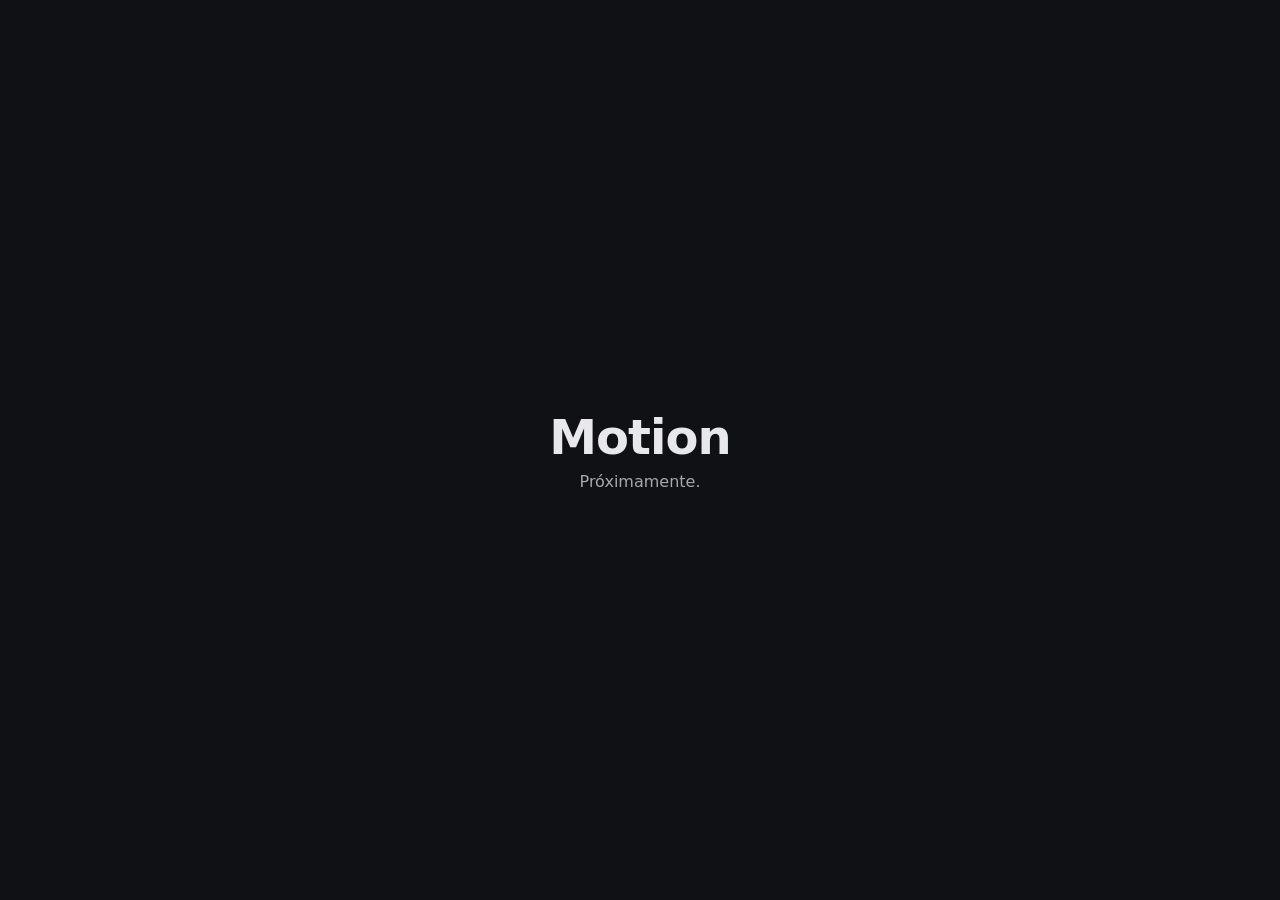
==== index.html @ 53383f0f "Página temporal «Próximamente»" ====
<!doctype html>
<html lang="es">
<head>
<meta charset="utf-8">
<meta name="viewport" content="width=device-width, initial-scale=1">
<title>Motion · Próximamente</title>
<meta name="robots" content="noindex">
<style>
  :root { color-scheme: light dark; }
  html,body { height:100%; margin:0; }
  body { display:grid; place-items:center; font-family: system-ui, -apple-system, "Segoe UI", sans-serif; background:#0f1115; color:#e8e8ea; }
  main { text-align:center; padding:16px; }
  h1 { font-size: clamp(1.8rem, 5vw, 3rem); margin:0 0 .4rem; letter-spacing:-.02em; }
  p { margin:0; opacity:.7; }
</style>
</head>
<body>
<main>
  <h1>Motion</h1>
  <p>Próximamente.</p>
</main>
</body>
</html>
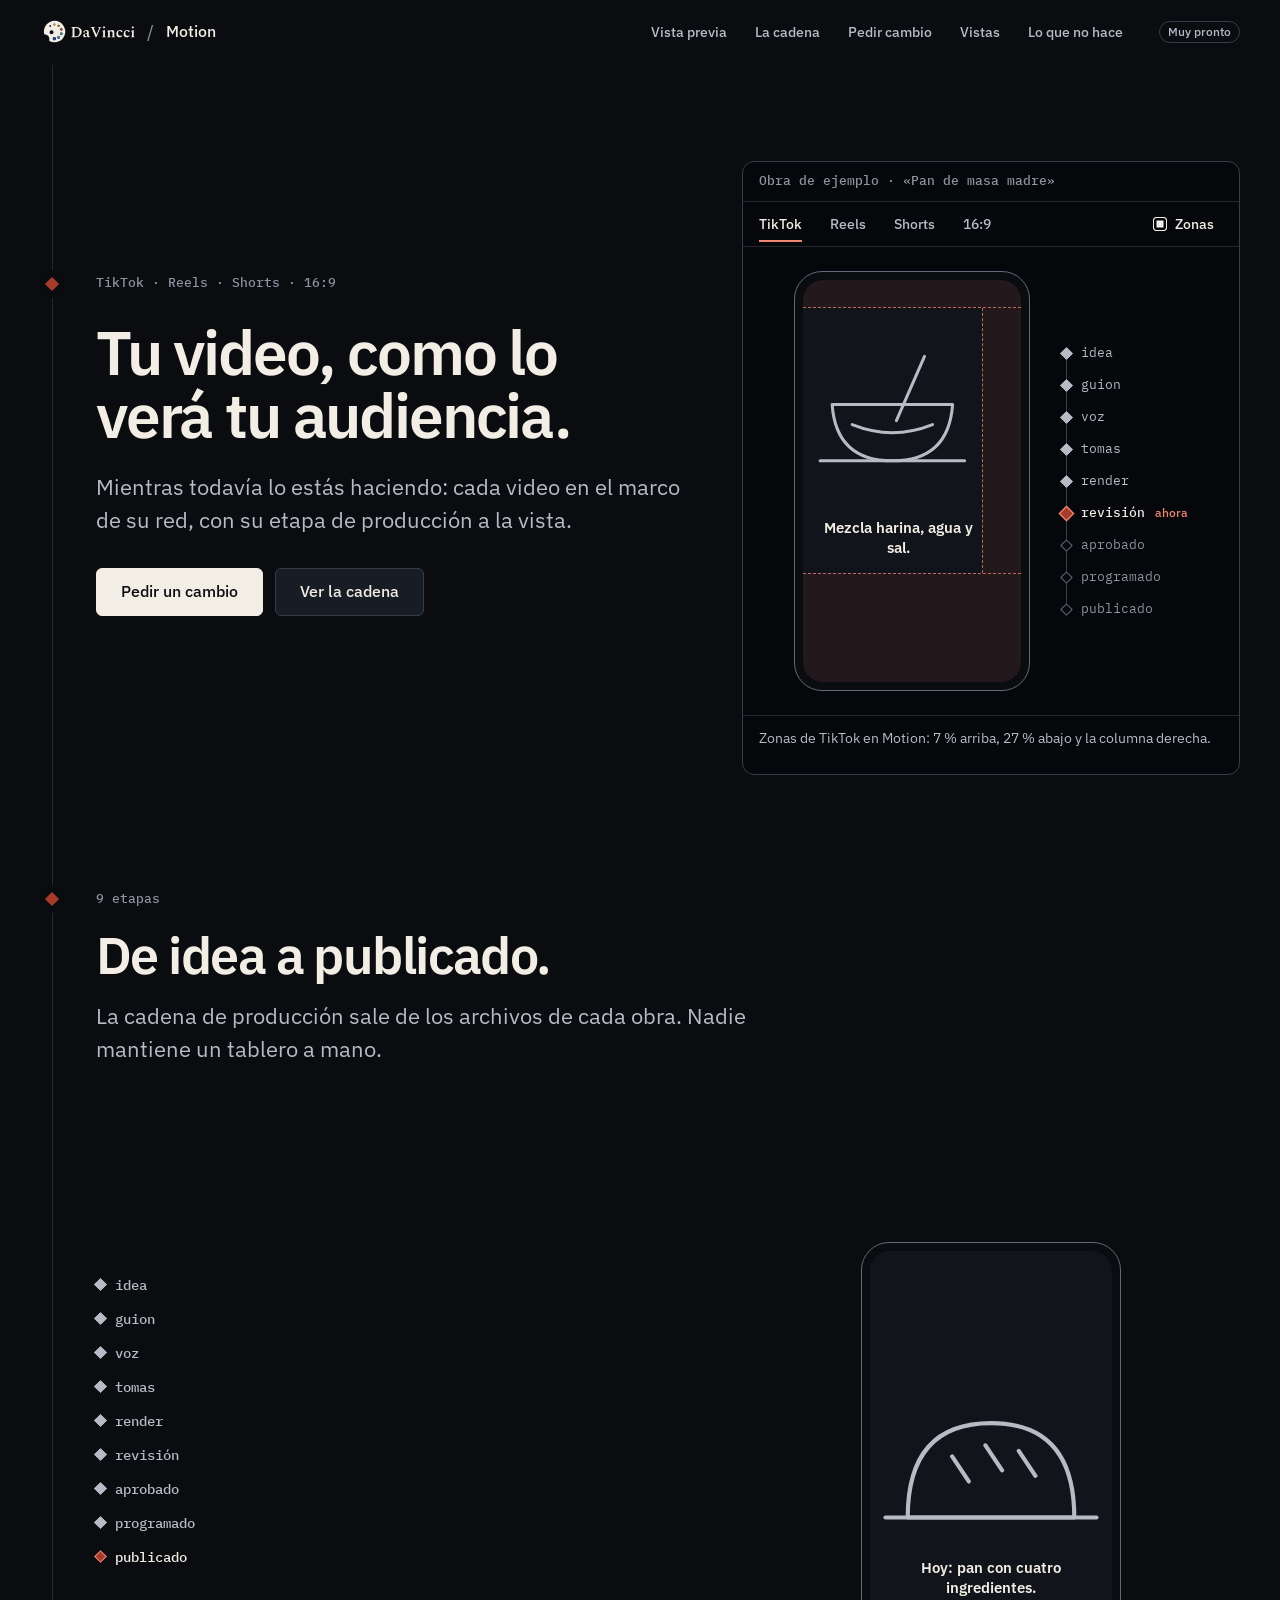
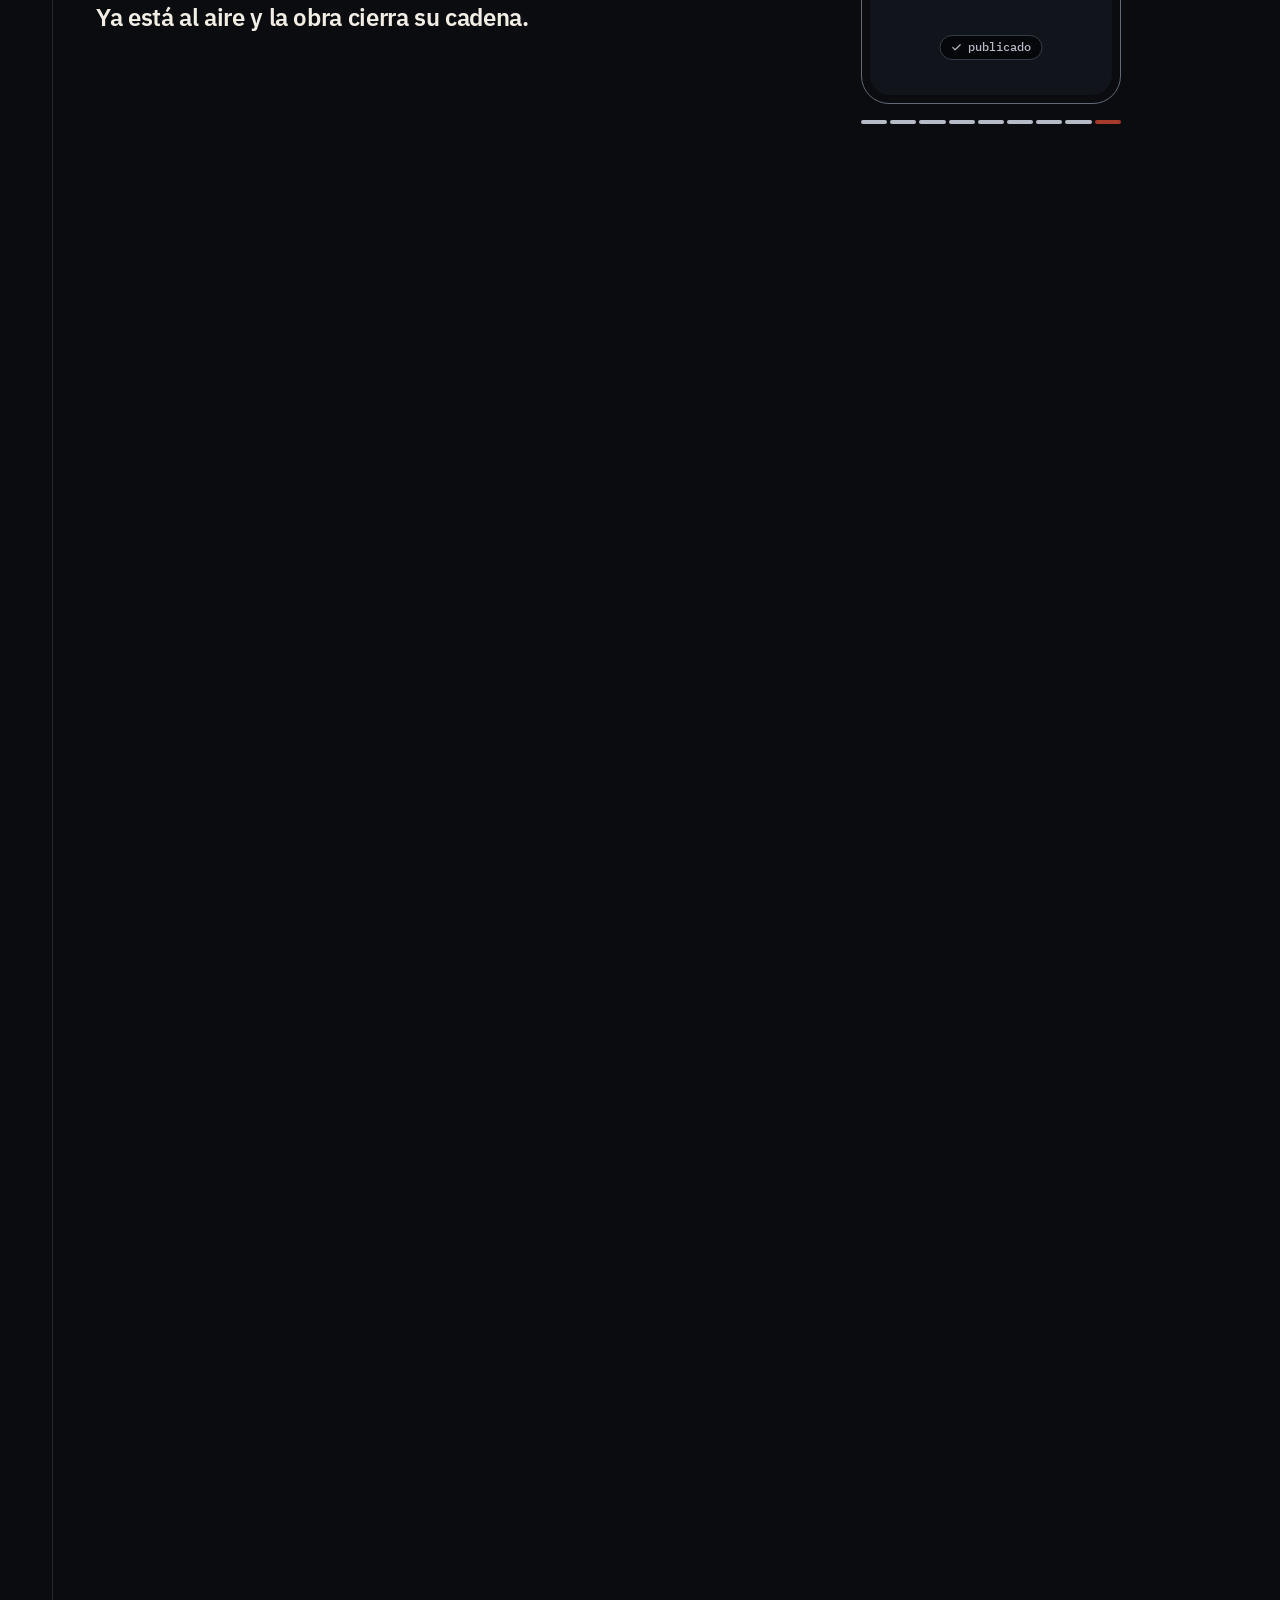
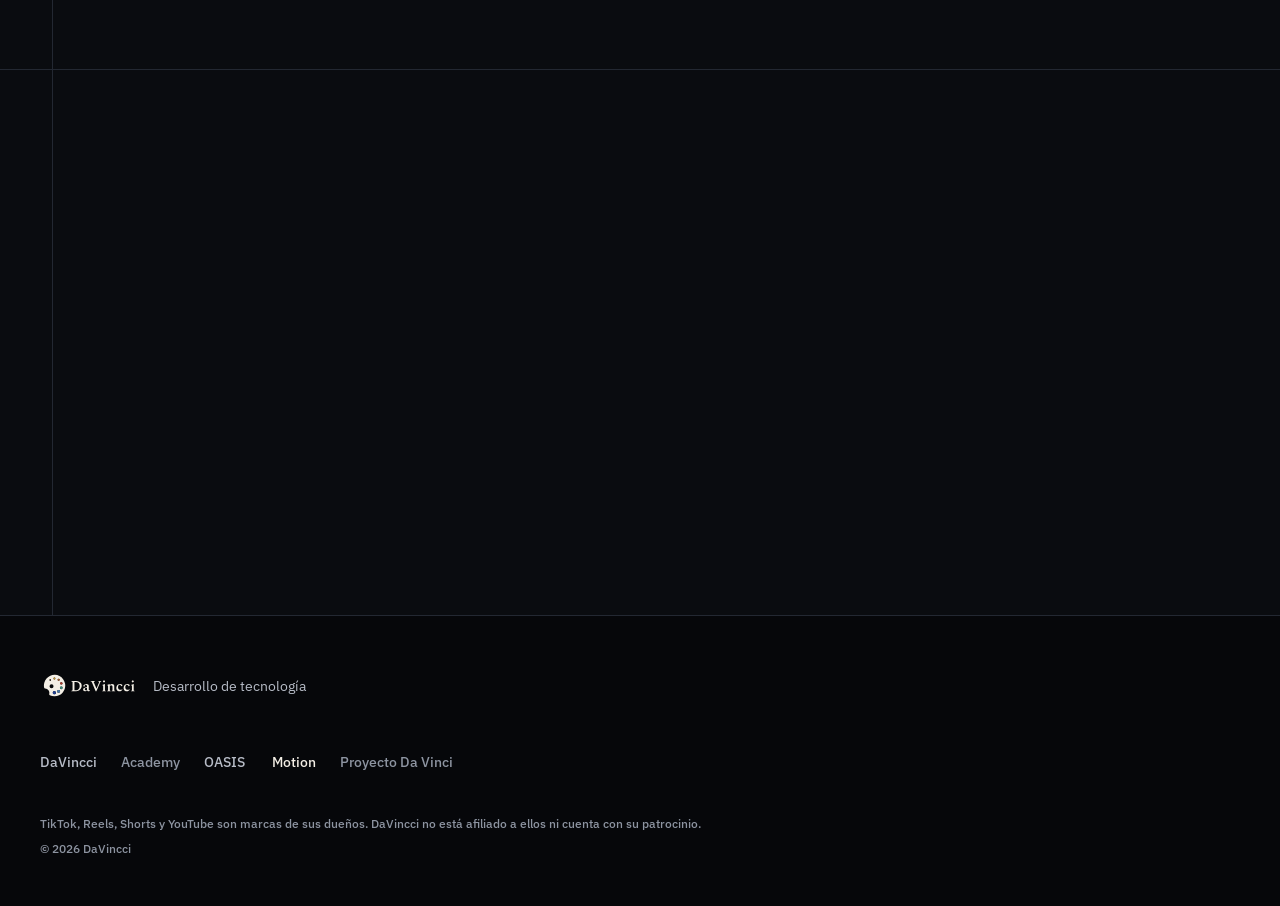
==== commit 202915ca: "Landing de motion.davincci.tech" ====
--- a/index.html
+++ b/index.html
@@ -1,23 +1,364 @@
 <!doctype html>
-<html lang="es">
+<html lang="es-MX">
 <head>
 <meta charset="utf-8">
 <meta name="viewport" content="width=device-width, initial-scale=1">
-<title>Motion · Próximamente</title>
-<meta name="robots" content="noindex">
-<style>
-  :root { color-scheme: light dark; }
-  html,body { height:100%; margin:0; }
-  body { display:grid; place-items:center; font-family: system-ui, -apple-system, "Segoe UI", sans-serif; background:#0f1115; color:#e8e8ea; }
-  main { text-align:center; padding:16px; }
-  h1 { font-size: clamp(1.8rem, 5vw, 3rem); margin:0 0 .4rem; letter-spacing:-.02em; }
-  p { margin:0; opacity:.7; }
-</style>
+<meta http-equiv="Content-Security-Policy" content="default-src 'none'; script-src 'self'; style-src 'self'; img-src 'self'; font-src 'self'; base-uri 'none'; form-action 'none'">
+<meta name="referrer" content="strict-origin-when-cross-origin">
+<title>DaVincci Motion · Tu video, como lo verá tu audiencia</title>
+<meta name="description" content="DaVincci Motion es el taller donde revisas el video que producen tus agentes: en el marco de cada red, con su etapa de producción y los cambios pedidos sobre el propio video.">
+<meta name="theme-color" content="#0A0C10">
+<meta name="color-scheme" content="dark">
+<link rel="icon" href="comun/marca/favicon-32-color.svg" type="image/svg+xml">
+<link rel="alternate icon" href="comun/marca/favicon.ico" sizes="any">
+<link rel="preload" href="comun/fuentes/ibm-plex-sans-latin-400-normal.woff2" as="font" type="font/woff2" crossorigin>
+<link rel="preload" href="comun/fuentes/ibm-plex-sans-latin-600-normal.woff2" as="font" type="font/woff2" crossorigin>
+<link rel="stylesheet" href="comun/base.css">
+<link rel="stylesheet" href="motion.css">
+<script src="comun/arranque.js"></script>
 </head>
 <body>
-<main>
-  <h1>Motion</h1>
-  <p>Próximamente.</p>
+<a class="saltar" href="#contenido">Saltar al contenido</a>
+
+<svg class="solo-lector" width="0" height="0" aria-hidden="true" focusable="false">
+  <defs>
+    <g id="pl-1"><path d="M50 96Q50 62 80 62Q110 62 110 96Z"/><path d="M66 74l6 9M78 70l6 9M90 72l6 9"/><path d="M42 96h76"/></g>
+    <g id="pl-2"><path d="M50 78h60Q108 106 80 106Q52 106 50 78Z"/><path d="M96 54L82 86"/><path d="M60 88q20 8 40 0"/><path d="M44 106h72"/></g>
+    <g id="pl-3"><path d="M54 104q3-20 26-20t26 20z"/><g transform="rotate(-18 80 68)"><rect x="58" y="62" width="44" height="12" rx="6"/><path d="M48 68h10M102 68h10"/></g><path d="M40 104h80"/></g>
+    <g id="pl-4"><rect x="50" y="54" width="60" height="54" rx="4"/><rect x="58" y="72" width="44" height="26" rx="2"/><path d="M58 63h6M70 63h6M94 63h8"/><path d="M68 90q12-12 24 0"/></g>
+  </defs>
+</svg>
+
+<header class="barra">
+  <div class="cont">
+    <div class="marca">
+      <a href="https://davincci.tech/" aria-label="DaVincci, sitio principal"><img src="comun/marca/lockup-color-oscuro.svg" alt="DaVincci" width="97" height="28"></a>
+      <span class="ruta" aria-hidden="true">/</span>
+      <a class="producto" href="#contenido">Motion</a>
+    </div>
+    <nav class="barra-nav" aria-label="Secciones">
+      <a href="#visor">Vista previa</a>
+      <a href="#cadena">La cadena</a>
+      <a href="#cambio">Pedir cambio</a>
+      <a href="#vistas">Vistas</a>
+      <a href="#limites">Lo que no hace</a>
+    </nav>
+    <div class="barra-fin"><span class="etiqueta">Muy pronto</span></div>
+    <details class="menu">
+      <summary aria-label="Menú">
+        <svg class="tres" viewBox="0 0 20 20" aria-hidden="true"><path d="M3 6h14M3 10h14M3 14h14"/></svg>
+        <svg class="x" viewBox="0 0 20 20" aria-hidden="true"><path d="M5 5l10 10M15 5L5 15"/></svg>
+      </summary>
+      <nav class="menu-panel" aria-label="Secciones">
+        <a href="#visor">Vista previa</a>
+        <a href="#cadena">La cadena</a>
+        <a href="#cambio">Pedir cambio</a>
+        <a href="#vistas">Vistas</a>
+        <a href="#limites">Lo que no hace</a>
+        <p class="nota"><span class="etiqueta">Muy pronto</span></p>
+      </nav>
+    </details>
+  </div>
+</header>
+
+<main id="contenido">
+  <div class="recorrido" aria-hidden="true"><div><i></i><b></b></div></div>
+
+  <section class="tramo heroe" aria-labelledby="t-heroe">
+    <div class="cont heroe-rejilla">
+      <div class="tramo-cab heroe-cab">
+        <p class="sobre"><span class="nodo" aria-hidden="true"><i class="rombo"></i></span><span class="dato">TikTok · Reels · Shorts · 16:9</span></p>
+        <h1 class="display-1" id="t-heroe">Tu video, como lo verá tu audiencia.</h1>
+        <p class="entrada">Mientras todavía lo estás haciendo: cada video en el marco de su red, con su etapa de producción a la vista.</p>
+        <div class="heroe-botones">
+          <a class="btn primario l" href="#cambio">Pedir un cambio</a>
+          <a class="btn l" href="#cadena">Ver la cadena</a>
+        </div>
+      </div>
+
+      <div class="marco visor rv" id="visor" data-red="tiktok" data-zonas="si">
+        <div class="marco-cab">
+          <span class="dato">Obra de ejemplo · «Pan de masa madre»</span>
+        </div>
+        <div class="visor-barra">
+          <div class="pestanas" role="group" aria-label="Marco de la vista previa" data-elige="red" data-en="#visor">
+            <button type="button" data-valor="tiktok" aria-pressed="true">TikTok</button>
+            <button type="button" data-valor="reels" aria-pressed="false">Reels</button>
+            <button type="button" data-valor="shorts" aria-pressed="false">Shorts</button>
+            <button type="button" data-valor="youtube" aria-pressed="false">16:9</button>
+          </div>
+          <button type="button" class="btn fantasma m conmuta" data-zonas-boton aria-pressed="true"><span class="conmuta-t">Zonas</span></button>
+        </div>
+        <div class="visor-cuerpo">
+          <div class="escenario">
+            <div class="telefono">
+              <div class="cuadro">
+                <svg class="plano" viewBox="0 0 160 160" preserveAspectRatio="xMidYMid slice" aria-hidden="true" focusable="false"><use href="#pl-2"/></svg>
+                <p class="subtitulo">Mezcla harina, agua y sal.</p>
+                <span class="zona z-arriba" aria-hidden="true"></span>
+                <span class="zona z-abajo" aria-hidden="true"></span>
+                <span class="zona z-lado" aria-hidden="true"></span>
+                <span class="zona z-margen" aria-hidden="true"></span>
+              </div>
+            </div>
+          </div>
+          <ol class="cadena-v" aria-label="Etapas de la obra">
+            <li class="hecha"><i aria-hidden="true"></i>idea</li>
+            <li class="hecha"><i aria-hidden="true"></i>guion</li>
+            <li class="hecha"><i aria-hidden="true"></i>voz</li>
+            <li class="hecha"><i aria-hidden="true"></i>tomas</li>
+            <li class="hecha"><i aria-hidden="true"></i>render</li>
+            <li class="actual" aria-current="step"><i aria-hidden="true"></i>revisión <span class="micro">ahora</span></li>
+            <li><i aria-hidden="true"></i>aprobado</li>
+            <li><i aria-hidden="true"></i>programado</li>
+            <li><i aria-hidden="true"></i>publicado</li>
+          </ol>
+        </div>
+        <p class="visor-pie cuerpo-s" data-nota-red aria-live="polite">Zonas de TikTok en Motion: 7 % arriba, 27 % abajo y la columna derecha.</p>
+      </div>
+    </div>
+  </section>
+
+  <section class="tramo escena" id="cadena" aria-labelledby="t-cadena">
+    <div class="cont">
+      <header class="tramo-cab">
+        <p class="sobre"><span class="nodo" aria-hidden="true"><i class="rombo"></i></span><span class="dato">9 etapas</span></p>
+        <h2 class="display-2" id="t-cadena">De idea a publicado.</h2>
+        <p class="entrada">La cadena de producción sale de los archivos de cada obra. Nadie mantiene un tablero a mano.</p>
+      </header>
+    </div>
+    <div class="escena-alto" data-progreso="fijo:9" data-cadena data-paso="9">
+      <div class="escena-fija">
+        <div class="cont cadena-rejilla">
+          <div class="cadena-arte" aria-hidden="true">
+            <div class="telefono">
+              <div class="cuadro">
+                <div class="capa c1"><p class="nota-idea">Pan con cuatro ingredientes, en 24 segundos.</p><span class="chip dato">idea</span></div>
+                <div class="capa c2"><ol class="guion"><li>Hoy: pan con cuatro ingredientes.</li><li>Mezcla harina, agua y sal.</li><li>Amasa diez minutos.</li><li>Al horno hasta que dore.</li></ol><span class="chip dato">guion · 4 líneas</span></div>
+                <div class="capa c3"><svg class="onda" viewBox="0 0 120 40" aria-hidden="true" focusable="false"><path d="M4 20v0M10 14v12M16 8v24M22 16v8M28 11v18M34 4v32M40 13v14M46 18v4M52 9v22M58 15v10M64 6v28M70 12v16M76 17v6M82 10v20M88 5v30M94 14v12M100 9v22M106 16v8M112 12v16M118 19v2"/></svg><span class="chip dato">voz · 0:24</span></div>
+                <div class="capa c4"><div class="tomas"><svg class="plano" viewBox="0 0 160 160" preserveAspectRatio="xMidYMid slice"><use href="#pl-1"/></svg><svg class="plano" viewBox="0 0 160 160" preserveAspectRatio="xMidYMid slice"><use href="#pl-2"/></svg><svg class="plano" viewBox="0 0 160 160" preserveAspectRatio="xMidYMid slice"><use href="#pl-3"/></svg><svg class="plano" viewBox="0 0 160 160" preserveAspectRatio="xMidYMid slice"><use href="#pl-4"/></svg></div><span class="chip dato">tomas · 4 de 4</span></div>
+                <div class="capa c5"><svg class="plano" viewBox="0 0 160 160" preserveAspectRatio="xMidYMid slice"><use href="#pl-1"/></svg><p class="subtitulo">Hoy: pan con cuatro ingredientes.</p><span class="chip dato">render · vista previa</span></div>
+                <div class="capa c6"><svg class="plano" viewBox="0 0 160 160" preserveAspectRatio="xMidYMid slice"><use href="#pl-3"/></svg><p class="subtitulo">Amasa diez minutos.</p><span class="senal"></span><span class="chip dato firma">0:14 · sube el texto</span></div>
+                <div class="capa c7"><svg class="plano" viewBox="0 0 160 160" preserveAspectRatio="xMidYMid slice"><use href="#pl-4"/></svg><p class="subtitulo">Al horno hasta que dore.</p><span class="chip dato"><svg class="ico" viewBox="0 0 16 16"><path d="M3 8.5l3.2 3.2L13 5"/></svg>aprobado</span></div>
+                <div class="capa c8"><svg class="plano tenue" viewBox="0 0 160 160" preserveAspectRatio="xMidYMid slice"><use href="#pl-1"/></svg><span class="chip dato">programado · jue 18:00</span></div>
+                <div class="capa c9"><svg class="plano" viewBox="0 0 160 160" preserveAspectRatio="xMidYMid slice"><use href="#pl-1"/></svg><p class="subtitulo">Hoy: pan con cuatro ingredientes.</p><span class="chip dato"><svg class="ico" viewBox="0 0 16 16"><path d="M3 8.5l3.2 3.2L13 5"/></svg>publicado</span></div>
+              </div>
+            </div>
+            <div class="tira"><i></i><i></i><i></i><i></i><i></i><i></i><i></i><i></i><i></i></div>
+          </div>
+          <ol class="etapas">
+            <li><span class="etapa-n"><i aria-hidden="true"></i>idea</span><p class="cuerpo">Empieza como una nota en la carpeta de la obra. Motion la lee de ahí.</p></li>
+            <li><span class="etapa-n"><i aria-hidden="true"></i>guion</span><p class="cuerpo">Cuando el guion existe, la etapa se marca sola.</p></li>
+            <li><span class="etapa-n"><i aria-hidden="true"></i>voz</span><p class="cuerpo">La narración ya está: ves cuánto dura antes de montar nada.</p></li>
+            <li><span class="etapa-n"><i aria-hidden="true"></i>tomas</span><p class="cuerpo">Cada plano tiene su toma. Las que faltan esperan en la fila.</p></li>
+            <li><span class="etapa-n"><i aria-hidden="true"></i>render</span><p class="cuerpo">El primer corte completo aparece en el teléfono, en su marco.</p></li>
+            <li><span class="etapa-n"><i aria-hidden="true"></i>revisión</span><p class="cuerpo">Lo miras como lo verá tu audiencia y marcas lo que cambiarías.</p></li>
+            <li><span class="etapa-n"><i aria-hidden="true"></i>aprobado</span><p class="cuerpo">Tú das el visto bueno. Sin eso, la obra no avanza.</p></li>
+            <li><span class="etapa-n"><i aria-hidden="true"></i>programado</span><p class="cuerpo">Programar ocurre fuera de Motion. Aquí solo se refleja.</p></li>
+            <li class="activa"><span class="etapa-n"><i aria-hidden="true"></i>publicado</span><p class="cuerpo">Ya está al aire y la obra cierra su cadena.</p></li>
+          </ol>
+        </div>
+      </div>
+    </div>
+  </section>
+
+  <section class="tramo" id="cambio" aria-labelledby="t-cambio">
+    <div class="cont">
+      <header class="tramo-cab rv">
+        <p class="sobre"><span class="nodo" aria-hidden="true"><i class="rombo"></i></span><span class="dato">Revisión</span></p>
+        <h2 class="display-2" id="t-cambio">El cambio se pide sobre el video.</h2>
+        <p class="entrada">Toca el cuadro donde algo no te convence. Queda una marca con su segundo, escribes el cambio y el orquestador lo recibe con el plano exacto.</p>
+      </header>
+
+      <div class="marco editor rv" data-editor>
+        <div class="marco-cab">
+          <span class="dato">Pan de masa madre · 0:24<span class="solo-ancho"> · 4 planos</span></span>
+          <span class="fin"><button type="button" class="btn fantasma m" data-limpiar>Reiniciar</button></span>
+        </div>
+        <div class="editor-cuerpo">
+          <div class="editor-video">
+            <div class="telefono">
+              <button type="button" class="cuadro cuadro-boton" data-cuadro aria-label="Cuadro del video. Actívalo para dejar una marca en este segundo.">
+                <svg class="plano capa-plano activo" viewBox="0 0 160 160" preserveAspectRatio="xMidYMid slice" aria-hidden="true" focusable="false"><use href="#pl-1"/></svg>
+                <svg class="plano capa-plano" viewBox="0 0 160 160" preserveAspectRatio="xMidYMid slice" aria-hidden="true" focusable="false"><use href="#pl-2"/></svg>
+                <svg class="plano capa-plano" viewBox="0 0 160 160" preserveAspectRatio="xMidYMid slice" aria-hidden="true" focusable="false"><use href="#pl-3"/></svg>
+                <svg class="plano capa-plano" viewBox="0 0 160 160" preserveAspectRatio="xMidYMid slice" aria-hidden="true" focusable="false"><use href="#pl-4"/></svg>
+                <span class="subtitulo" data-subtitulo>Hoy: pan con cuatro ingredientes.</span>
+                <span class="marcas" data-marcas aria-hidden="true"></span>
+              </button>
+            </div>
+          </div>
+
+          <div class="editor-panel">
+            <div class="pedir" data-pedir role="group" aria-label="Pedir un cambio">
+              <p class="dato" data-contexto>0:00 · plano 1 · título</p>
+              <label class="cuerpo-s" for="cambio-texto">Qué cambiarías en este segundo</label>
+              <div class="pedir-fila">
+                <input id="cambio-texto" type="text" autocomplete="off" maxlength="80" enterkeyhint="send" aria-describedby="cambio-ayuda">
+                <button type="button" class="btn primario" data-envia>Pedir cambio</button>
+              </div>
+              <p class="cuerpo-s ayuda" id="cambio-ayuda" data-ayuda aria-live="polite">Toca el cuadro para elegir el segundo, o mueve el cabezal.</p>
+            </div>
+            <div class="pedidos">
+              <p class="micro">Cambios pedidos</p>
+              <ol data-pedidos></ol>
+              <p class="cuerpo-s t3" data-sin-pedidos>Ninguno todavía.</p>
+            </div>
+          </div>
+        </div>
+
+        <div class="transporte">
+          <button type="button" class="btn m reproducir" data-reproducir aria-label="Reproducir">
+            <svg class="ico i-play" viewBox="0 0 16 16" aria-hidden="true"><path d="M5 3.5v9l7.5-4.5z"/></svg>
+            <svg class="ico i-pausa" viewBox="0 0 16 16" aria-hidden="true"><path d="M5.5 3.5v9M10.5 3.5v9"/></svg>
+          </button>
+          <span class="dato reloj" data-reloj>0:00 / 0:24</span>
+        </div>
+        <div class="tiempo" data-tiempo role="slider" tabindex="0" aria-label="Cabezal de la línea de tiempo" aria-valuemin="0" aria-valuemax="24" aria-valuenow="0" aria-valuetext="0:00, plano 1">
+          <div class="pista"><span class="micro">Planos</span><div class="bloques"><i>título</i><i>mezclar</i><i>amasar</i><i>horno</i></div></div>
+          <div class="pista"><span class="micro">Voz</span><div class="bloques uno"><i></i></div></div>
+          <div class="pista"><span class="micro">Tomas</span><div class="bloques"><i></i><i></i><i></i><i></i></div></div>
+          <div class="pista"><span class="micro">Música</span><div class="bloques uno fina"><i></i></div></div>
+          <div class="carril" data-carril><span class="cabezal" data-cabezal></span><span class="ticks" data-ticks></span></div>
+        </div>
+      </div>
+    </div>
+  </section>
+
+  <section class="tramo" id="vistas" aria-labelledby="t-vistas">
+    <div class="cont">
+      <header class="tramo-cab rv">
+        <p class="sobre"><span class="nodo" aria-hidden="true"><i class="rombo"></i></span><span class="dato">Biblioteca y planeación</span></p>
+        <h2 class="display-2" id="t-vistas">Todo tu contenido, en tres vistas.</h2>
+      </header>
+
+      <div class="demos">
+        <article class="demo d-catalogo rv">
+          <div class="demo-texto">
+            <h3 class="titulo-1">El catálogo dice en qué va cada obra.</h3>
+            <p class="cuerpo-s">Una fila por obra y nueve segmentos por fila. La etapa sale de lo que ya hay en su carpeta.</p>
+          </div>
+          <div class="marco catalogo" data-catalogo data-grupo="todo">
+            <div class="marco-cab">
+              <div class="pestanas" role="group" aria-label="Filtrar el catálogo" data-elige="grupo" data-en="[data-catalogo]">
+                <button type="button" data-valor="todo" aria-pressed="true">Todo <span class="cuenta">5</span></button>
+                <button type="button" data-valor="produccion" aria-pressed="false">En producción <span class="cuenta">2</span></button>
+                <button type="button" data-valor="revisar" aria-pressed="false">Por revisar <span class="cuenta">1</span></button>
+                <button type="button" data-valor="listas" aria-pressed="false">Listas <span class="cuenta">2</span></button>
+              </div>
+            </div>
+            <table class="obras">
+              <thead><tr><th scope="col" class="micro">Nº</th><th scope="col" class="micro">Título</th><th scope="col" class="micro">Etapa</th><th scope="col" class="micro">Cadena</th><th scope="col" class="micro">Duración</th></tr></thead>
+              <tbody>
+                <tr data-g="revisar"><td class="dato">12</td><th scope="row">Pan de masa madre</th><td><span class="etiqueta"><span class="punto aviso"></span>revisión</span></td><td><span class="cadena e6" role="img" aria-label="6 de 9 etapas"><i></i><i></i><i></i><i></i><i></i><i></i><i></i><i></i><i></i></span></td><td class="dato">0:24</td></tr>
+                <tr data-g="produccion"><td class="dato">13</td><th scope="row">Nudos para acampar</th><td><span class="etiqueta">tomas</span></td><td><span class="cadena e4" role="img" aria-label="4 de 9 etapas"><i></i><i></i><i></i><i></i><i></i><i></i><i></i><i></i><i></i></span></td><td class="dato">0:31</td></tr>
+                <tr data-g="produccion"><td class="dato">14</td><th scope="row">Huerto en maceta</th><td><span class="etiqueta">guion</span></td><td><span class="cadena e2" role="img" aria-label="2 de 9 etapas"><i></i><i></i><i></i><i></i><i></i><i></i><i></i><i></i><i></i></span></td><td class="dato">sin render</td></tr>
+                <tr data-g="listas"><td class="dato">11</td><th scope="row">Café en prensa</th><td><span class="etiqueta">aprobado</span></td><td><span class="cadena e7" role="img" aria-label="7 de 9 etapas"><i></i><i></i><i></i><i></i><i></i><i></i><i></i><i></i><i></i></span></td><td class="dato">0:28</td></tr>
+                <tr data-g="listas"><td class="dato">10</td><th scope="row">Afilar un cuchillo</th><td><span class="etiqueta">publicado</span></td><td><span class="cadena e9" role="img" aria-label="9 de 9 etapas"><i></i><i></i><i></i><i></i><i></i><i></i><i></i><i></i><i></i></span></td><td class="dato">0:42</td></tr>
+              </tbody>
+            </table>
+          </div>
+        </article>
+
+        <article class="demo d-calendario rv">
+          <div class="demo-texto">
+            <h3 class="titulo-1">El calendario cuida tu cadencia.</h3>
+            <p class="cuerpo-s">Planeas la semana con tu propia regla. Motion te avisa si un día la rompe; publicar sigue siendo un paso tuyo.</p>
+          </div>
+          <div class="marco calendario" data-calendario>
+            <div class="marco-cab"><span class="dato">Semana de ejemplo · regla: máximo 2 al día</span></div>
+            <div class="porplanear">
+              <p class="micro">Listas para planear</p>
+              <div class="fichas" data-fichas>
+                <button type="button" class="ficha" data-pieza="Café en prensa" aria-pressed="false">Café en prensa</button>
+                <button type="button" class="ficha" data-pieza="Pan de masa madre" aria-pressed="false">Pan de masa madre</button>
+              </div>
+            </div>
+            <div class="semana" data-semana>
+              <button type="button" class="dia" data-dia="lunes"><span class="micro">lun</span><span class="huecos"><i class="lleno"></i><i></i></span></button>
+              <button type="button" class="dia" data-dia="martes"><span class="micro">mar</span><span class="huecos"><i></i><i></i></span></button>
+              <button type="button" class="dia" data-dia="miércoles"><span class="micro">mié</span><span class="huecos"><i class="lleno"></i><i class="lleno"></i></span></button>
+              <button type="button" class="dia" data-dia="jueves"><span class="micro">jue</span><span class="huecos"><i></i><i></i></span></button>
+              <button type="button" class="dia" data-dia="viernes"><span class="micro">vie</span><span class="huecos"><i class="lleno"></i><i></i></span></button>
+              <button type="button" class="dia" data-dia="sábado"><span class="micro">sáb</span><span class="huecos"><i></i><i></i></span></button>
+              <button type="button" class="dia" data-dia="domingo"><span class="micro">dom</span><span class="huecos"><i></i><i></i></span></button>
+            </div>
+            <p class="cal-nota cuerpo-s" data-cal-nota aria-live="polite">Elige una obra lista y después un día.</p>
+          </div>
+        </article>
+
+        <article class="demo d-fila rv">
+          <div class="demo-texto">
+            <h3 class="titulo-1">La fila dice qué se está generando.</h3>
+            <p class="cuerpo-s">Las tomas que faltan esperan su turno. Ves cuál va, cuál sigue y cuál falló.</p>
+          </div>
+          <div class="marco fila" data-fila>
+            <div class="marco-cab">
+              <span class="dato">Fila de tomas · Nudos para acampar</span>
+              <span class="fin"><button type="button" class="btn fantasma m" data-avanzar>Avanzar</button></span>
+            </div>
+            <ul class="trabajos" data-trabajos>
+              <li data-estado="lista"><span class="t-nombre">Plano 1 · cuerda</span><span class="t-estado">lista</span></li>
+              <li data-estado="generando"><span class="t-nombre">Plano 2 · lazo</span><span class="t-estado">generando</span></li>
+              <li data-estado="fila"><span class="t-nombre">Plano 3 · apretar</span><span class="t-estado">en fila</span></li>
+              <li data-estado="fallo"><span class="t-nombre">Plano 4 · prueba</span><span class="t-estado">falló</span></li>
+            </ul>
+            <p class="fila-nota cuerpo-s" data-fila-nota aria-live="polite">Una toma se genera a la vez. «Avanzar» mueve esta demostración un paso.</p>
+          </div>
+        </article>
+      </div>
+    </div>
+  </section>
+
+  <section class="tramo" id="limites" aria-labelledby="t-limites">
+    <div class="cont">
+      <header class="tramo-cab rv">
+        <p class="sobre"><span class="nodo" aria-hidden="true"><i class="rombo"></i></span><span class="dato">Límites</span></p>
+        <h2 class="display-2" id="t-limites">Lo que Motion no hace.</h2>
+        <p class="entrada">Motion mira y pide. Lo demás sigue en tus manos y en tu disco.</p>
+      </header>
+      <dl class="hechos">
+        <div class="rv"><dt class="titulo-3">No publica ni programa.</dt><dd class="cuerpo">Solo lee. Programar y publicar siguen siendo un paso aparte, con tu visto bueno.</dd></div>
+        <div class="rv"><dt class="titulo-3">No sube nada.</dt><dd class="cuerpo">Ni a un servidor ni a la web. Tu cara, tu voz y tus tomas se quedan en tu disco.</dd></div>
+        <div class="rv"><dt class="titulo-3">No transcodifica.</dt><dd class="cuerpo">Usa las vistas previas que ya existen. Lo pesado va por la fila.</dd></div>
+        <div class="rv"><dt class="titulo-3">No reemplaza a OASIS.</dt><dd class="cuerpo">Pide; no ejecuta. Los agentes siguen viviendo en el pizarrón.</dd></div>
+      </dl>
+    </div>
+  </section>
+
+  <section class="cierre" aria-labelledby="t-cierre">
+    <div class="cont">
+      <div class="tramo-cab rv">
+        <p class="sobre"><span class="nodo" aria-hidden="true"><i class="rombo"></i></span><span class="etiqueta">Muy pronto</span></p>
+        <h2 class="display-2" id="t-cierre">Míralo antes de publicarlo.</h2>
+        <p class="entrada">DaVincci Motion todavía no está abierto al público.</p>
+        <div class="botones"><a class="btn primario l" href="https://davincci.tech/">Conocer DaVincci</a></div>
+      </div>
+    </div>
+  </section>
 </main>
+
+<footer class="pie">
+  <div class="cont">
+    <div class="pie-marca">
+      <a href="https://davincci.tech/" aria-label="DaVincci"><img src="comun/marca/lockup-color-oscuro.svg" alt="DaVincci" width="97" height="28" loading="lazy"></a>
+      <span class="cuerpo-s">Desarrollo de tecnología</span>
+    </div>
+    <nav class="pie-familia" aria-label="La familia DaVincci">
+      <a href="https://davincci.tech/">DaVincci</a>
+      <span>Academy</span>
+      <a href="https://oasis.davincci.tech/">OASIS</a>
+      <a href="#contenido" aria-current="page">Motion</a>
+      <span>Proyecto Da Vinci</span>
+    </nav>
+    <div class="pie-legal">
+      <p class="micro">TikTok, Reels, Shorts y YouTube son marcas de sus dueños. DaVincci no está afiliado a ellos ni cuenta con su patrocinio.</p>
+      <p class="micro">© 2026 DaVincci</p>
+    </div>
+  </div>
+</footer>
+
+<script src="comun/base.js" defer></script>
+<script src="motion.js" defer></script>
 </body>
 </html>
--- a/comun/base.css
+++ b/comun/base.css
@@ -0,0 +1,256 @@
+@font-face { font-family: "IBM Plex Sans"; font-style: normal; font-weight: 400; font-display: swap; src: url(fuentes/ibm-plex-sans-latin-400-normal.woff2) format("woff2"); }
+@font-face { font-family: "IBM Plex Sans"; font-style: normal; font-weight: 500; font-display: swap; src: url(fuentes/ibm-plex-sans-latin-500-normal.woff2) format("woff2"); }
+@font-face { font-family: "IBM Plex Sans"; font-style: normal; font-weight: 600; font-display: swap; src: url(fuentes/ibm-plex-sans-latin-600-normal.woff2) format("woff2"); }
+@font-face { font-family: "IBM Plex Mono"; font-style: normal; font-weight: 400; font-display: swap; src: url(fuentes/ibm-plex-mono-latin-400-normal.woff2) format("woff2"); }
+@font-face { font-family: "IBM Plex Mono"; font-style: normal; font-weight: 500; font-display: swap; src: url(fuentes/ibm-plex-mono-latin-500-normal.woff2) format("woff2"); }
+
+:root {
+  color-scheme: dark;
+
+  
+  --fondo-hundido: #06070A;
+  --fondo:         #0A0C10;
+  --sup-1:         #11141A;
+  --sup-2:         #181C24;
+
+  
+  --linea:         #232832;
+  --linea-fuerte:  #363D4A;
+  --linea-control: #626A78;
+
+  
+  --texto:   #F3EEE5;
+  --texto-2: #B6BBC6;
+  --texto-3: #8D94A1;
+
+  
+  --crema: #F3EEE5;   --cafe: #2A1E17;
+  --ocre: #C4932F;       --ocre-luz: #E3B65A;
+  --siena: #A65A2C;      --siena-luz: #E0905F;
+  --sanguina: #A63A2B;   --sanguina-luz: #EE8573;
+  --verdigris: #3E8676;  --verdigris-luz: #5DB09C;
+  --azurita: #4C79A8;    --azurita-luz: #7FA6CF;
+  --lapis: #22408F;      --lapis-vivo: #3459D1;  --lapis-luz: #9DB4FF;
+
+  
+  --firma:  var(--ocre);
+  --firma-luz: var(--ocre-luz);
+  --enlace: var(--lapis-luz);
+  --foco:   var(--lapis-luz);
+  --hecho:  var(--verdigris-luz);
+  --aviso:  var(--ocre-luz);
+  --error:  var(--sanguina-luz);
+  --info:   var(--azurita-luz);
+
+  --sans: "IBM Plex Sans", system-ui, -apple-system, "Segoe UI", sans-serif;
+  --mono: "IBM Plex Mono", ui-monospace, "SF Mono", Menlo, Consolas, monospace;
+
+  --e-1: 4px; --e-2: 8px; --e-3: 12px; --e-4: 16px; --e-5: 24px; --e-6: 32px; --e-7: 48px; --e-8: 64px; --e-9: 96px; --e-10: 128px;
+  --r-1: 6px; --r-2: 12px; --r-p: 999px;
+
+  --dur-1: 120ms; --dur-2: 200ms; --dur-3: 320ms; --dur-4: 600ms;
+  --salida: cubic-bezier(.16, 1, .3, 1);
+  --vaiven: cubic-bezier(.65, 0, .35, 1);
+
+  --ancho: 1200px;
+  --margen: 20px;
+  --alto-barra: 64px;
+  --sangria: 0px;          
+  --entre: 72px;           
+}
+@media (min-width: 600px) { :root { --margen: 32px; } }
+@media (min-width: 900px) { :root { --sangria: 56px; --entre: 112px; } }
+@media (min-width: 1024px) { :root { --margen: 40px; } }
+
+*, *::before, *::after { box-sizing: border-box; }
+html { -webkit-text-size-adjust: 100%; text-size-adjust: 100%; scroll-padding-top: calc(var(--alto-barra) + 16px); }
+body {
+  margin: 0; background: var(--fondo); color: var(--texto);
+  font: 400 1rem/1.6 var(--sans);
+  -webkit-font-smoothing: antialiased; text-rendering: optimizeLegibility;
+  overflow-x: clip;
+}
+h1, h2, h3, h4, p, ul, ol, figure, dl, dd, blockquote { margin: 0; }
+ul, ol { padding: 0; list-style: none; }
+a { color: inherit; text-decoration: none; }
+img, svg { display: block; max-width: 100%; }
+button, input, textarea { font: inherit; color: inherit; }
+button { cursor: pointer; }
+::selection { background: var(--lapis-vivo); color: #fff; }
+:focus-visible { outline: 2px solid var(--foco); outline-offset: 2px; border-radius: 4px; }
+[hidden] { display: none !important; }
+.solo-lector { position: absolute; width: 1px; height: 1px; overflow: hidden; clip-path: inset(50%); white-space: nowrap; }
+
+.saltar { position: absolute; left: 16px; top: -72px; z-index: 100; background: var(--crema); color: var(--fondo); padding: 10px 14px; border-radius: var(--r-1); font-size: .875rem; font-weight: 500; }
+.saltar:focus { top: 10px; }
+
+.cont { width: 100%; max-width: calc(var(--ancho) + 2 * var(--margen)); margin: 0 auto; padding: 0 var(--margen); }
+main .cont { padding-left: calc(var(--margen) + var(--sangria)); }
+
+.display-1 { font-size: clamp(2.75rem, 1.6rem + 5vw, 5rem); line-height: 1.02; font-weight: 600; letter-spacing: -.035em; text-wrap: balance; }
+.display-2 { font-size: clamp(2rem, 1.3rem + 3vw, 3.25rem); line-height: 1.08; font-weight: 600; letter-spacing: -.03em; text-wrap: balance; }
+.titulo-1 { font-size: 1.5rem; line-height: 1.25; font-weight: 600; letter-spacing: -.015em; }
+.titulo-2 { font-size: 1.25rem; line-height: 1.3; font-weight: 600; letter-spacing: -.01em; }
+.titulo-3 { font-size: 1rem; line-height: 1.4; font-weight: 600; }
+.entrada { font-size: clamp(1.125rem, 1rem + .5vw, 1.375rem); line-height: 1.5; color: var(--texto-2); max-width: 56ch; text-wrap: pretty; }
+.cuerpo { font-size: 1rem; line-height: 1.6; color: var(--texto-2); max-width: 64ch; text-wrap: pretty; }
+.cuerpo-s { font-size: .875rem; line-height: 1.5; color: var(--texto-2); text-wrap: pretty; }
+.micro { font-size: .75rem; line-height: 1.4; font-weight: 500; color: var(--texto-3); }
+.dato { font-family: var(--mono); font-size: .8125rem; line-height: 1.4; font-weight: 500; color: var(--texto-3); }
+.codigo, code { font-family: var(--mono); font-size: .875rem; line-height: 1.6; }
+code { color: var(--texto); background: var(--sup-2); border-radius: 4px; padding: .1em .36em; font-size: .86em; }
+.t3 { color: var(--texto-3); }
+
+.barra { position: sticky; top: 0; z-index: 50; background: var(--fondo); border-bottom: 1px solid transparent; transition: border-color var(--dur-2); }
+.barra.con-borde { border-bottom-color: var(--linea); }
+.barra .cont { height: var(--alto-barra); display: flex; align-items: center; gap: var(--e-5); }
+.marca { display: inline-flex; align-items: center; gap: 10px; flex: none; min-height: 44px; }
+.marca img { height: 28px; width: auto; }
+.marca .ruta { color: var(--texto-3); font-size: 1.125rem; }
+.marca .producto { font-size: 1rem; font-weight: 500; color: var(--texto); }
+.barra-nav { display: flex; align-items: center; gap: var(--e-1); margin-left: auto; }
+.barra-nav a { display: inline-flex; align-items: center; min-height: 40px; padding: 0 var(--e-3); border-radius: var(--r-1); font-size: .875rem; font-weight: 500; color: var(--texto-2); white-space: nowrap; transition: color var(--dur-1), background-color var(--dur-1); }
+.barra-nav a:hover { color: var(--texto); background: var(--sup-2); }
+.barra-fin { display: flex; align-items: center; gap: var(--e-3); flex: none; }
+
+.menu { display: none; margin-left: auto; }
+.menu summary { list-style: none; display: grid; place-items: center; width: 44px; height: 44px; border-radius: var(--r-1); color: var(--texto); cursor: pointer; }
+.menu summary::-webkit-details-marker { display: none; }
+.menu summary svg { width: 20px; height: 20px; fill: none; stroke: currentColor; stroke-width: 1.5; stroke-linecap: round; }
+.menu summary .x { display: none; }
+.menu[open] summary .x { display: block; }
+.menu[open] summary .tres { display: none; }
+.menu-panel { position: fixed; inset: var(--alto-barra) 0 0; z-index: 49; background: var(--fondo); border-top: 1px solid var(--linea); padding: var(--e-4) var(--margen) var(--e-6); overflow: auto; display: flex; flex-direction: column; }
+.menu-panel a { display: flex; align-items: center; min-height: 56px; border-bottom: 1px solid var(--linea); font-size: 1.125rem; font-weight: 500; color: var(--texto); }
+.menu-panel .nota { margin-top: var(--e-5); }
+.menu:not([open]) .menu-panel { display: none; }
+@media (max-width: 899px) {
+  .barra-nav, .barra-fin { display: none; }
+  .menu { display: block; }
+}
+
+.btn {
+  display: inline-flex; align-items: center; justify-content: center; gap: var(--e-2);
+  min-height: 44px; height: 44px; padding: 0 var(--e-4); border-radius: var(--r-1); font-size: .875rem; font-weight: 500; white-space: nowrap;
+  border: 1px solid var(--linea-fuerte); background: var(--sup-2); color: var(--texto);
+  transition: background-color var(--dur-1), border-color var(--dur-1), color var(--dur-1), transform var(--dur-1);
+}
+.btn:hover { border-color: var(--linea-control); }
+.btn:active { transform: scale(.98); }
+.btn.primario { background: var(--crema); border-color: var(--crema); color: var(--fondo); }
+.btn.primario:hover { background: #fff; border-color: #fff; }
+.btn.fantasma { background: none; border-color: transparent; color: var(--texto-2); }
+.btn.fantasma:hover { background: var(--sup-2); color: var(--texto); }
+.btn.l { height: 48px; padding: 0 var(--e-5); font-size: 1rem; }
+.btn.m { height: 40px; min-height: 40px; }
+@media (max-width: 899px), (pointer: coarse) { .btn.m { height: 44px; min-height: 44px; } }
+.btn[disabled] { opacity: .45; cursor: default; pointer-events: none; }
+.btn svg, .ico { width: 16px; height: 16px; fill: none; stroke: currentColor; stroke-width: 1.5; stroke-linecap: round; stroke-linejoin: round; flex: none; }
+.ico.g { width: 20px; height: 20px; }
+
+.enlace { color: var(--enlace); text-decoration: underline; text-decoration-color: transparent; text-underline-offset: 4px; transition: text-decoration-color var(--dur-1); }
+.enlace:hover { text-decoration-color: currentColor; }
+.enlace .fl { display: inline-block; transition: transform var(--dur-1); }
+.enlace:hover .fl { transform: translateX(2px); }
+
+.etiqueta { display: inline-flex; align-items: center; gap: 6px; height: 22px; padding: 0 var(--e-2); border-radius: var(--r-p); border: 1px solid var(--linea-fuerte); color: var(--texto-2); font-size: .75rem; font-weight: 500; line-height: 1; white-space: nowrap; }
+.etiqueta.aviso { color: var(--aviso); border-color: color-mix(in srgb, var(--ocre) 45%, transparent); background: color-mix(in srgb, var(--ocre) 12%, transparent); }
+.etiqueta.hecho { color: var(--hecho); border-color: color-mix(in srgb, var(--verdigris) 45%, transparent); background: color-mix(in srgb, var(--verdigris) 12%, transparent); }
+.etiqueta.error { color: var(--error); border-color: color-mix(in srgb, var(--sanguina) 45%, transparent); background: color-mix(in srgb, var(--sanguina) 12%, transparent); }
+.etiqueta.info { color: var(--info); border-color: color-mix(in srgb, var(--azurita) 45%, transparent); background: color-mix(in srgb, var(--azurita) 12%, transparent); }
+.etiqueta svg { width: 12px; height: 12px; fill: none; stroke: currentColor; stroke-width: 1.5; stroke-linecap: round; stroke-linejoin: round; }
+
+main { position: relative; }
+.tramo { padding: var(--entre) 0 0; position: relative; }
+.tramo:last-of-type { padding-bottom: var(--entre); }
+.tramo-cab { display: grid; gap: var(--e-4); max-width: 800px; position: relative; }
+.tramo-cab + * { margin-top: var(--e-6); }
+@media (min-width: 900px) { .tramo-cab + * { margin-top: var(--e-7); } }
+.sobre { display: flex; align-items: center; gap: var(--e-3); color: var(--firma-luz); min-height: 24px; }
+
+.sobre .nodo { flex: none; }
+@media (min-width: 900px) {
+  .sobre .nodo { position: absolute; left: calc(var(--sangria) * -1); top: 0; width: 24px; height: 24px; display: grid; place-items: center; }
+}
+.recorrido { display: none; }
+@media (min-width: 900px) {
+  .recorrido { display: block; position: absolute; inset: 0; pointer-events: none; }
+  .recorrido > div { position: relative; height: 100%; max-width: calc(var(--ancho) + 2 * var(--margen)); margin: 0 auto; }
+  .recorrido i, .recorrido b { position: absolute; top: 0; bottom: 0; left: calc(var(--margen) + 11.5px); width: 1px; background: var(--linea); }
+  .recorrido b { background: var(--firma); transform-origin: 50% 0; transform: scaleY(0); }
+}
+@media (min-width: 900px) and (prefers-reduced-motion: no-preference) {
+  @supports (animation-timeline: view()) {
+    main { view-timeline: --recorrido block; }
+    .recorrido b { animation: recorrido-pintar linear both; animation-timeline: --recorrido; animation-range: entry 50% exit 50%; }
+  }
+}
+@keyframes recorrido-pintar { from { transform: scaleY(0); } to { transform: scaleY(1); } }
+
+.tarjeta { background: var(--sup-1); border: 1px solid var(--linea); border-radius: var(--r-2); padding: var(--e-5); min-width: 0; }
+@media (max-width: 599px) { .tarjeta { padding: 20px; } }
+.marco { background: var(--fondo-hundido); border: 1px solid var(--linea-fuerte); border-radius: var(--r-2); overflow: clip; min-width: 0; }
+.marco-cab { height: 40px; display: flex; align-items: center; gap: var(--e-3); padding: 0 var(--e-4); border-bottom: 1px solid var(--linea); }
+.marco-cab .dato { white-space: nowrap; overflow: hidden; text-overflow: ellipsis; min-width: 0; }
+.marco-cab .fin { margin-left: auto; display: flex; align-items: center; gap: var(--e-2); flex: none; }
+
+.pestanas { display: flex; gap: var(--e-1); min-width: 0; overflow-x: auto; scrollbar-width: none; }
+.pestanas::-webkit-scrollbar { display: none; }
+.pestanas button { position: relative; flex: none; min-height: 44px; padding: 0 var(--e-3); background: none; border: 0; border-radius: var(--r-1); font-size: .875rem; font-weight: 500; color: var(--texto-2); white-space: nowrap; transition: color var(--dur-1); }
+.pestanas button:hover { color: var(--texto); }
+.pestanas button::after { content: ""; position: absolute; left: var(--e-3); right: var(--e-3); bottom: 4px; height: 2px; background: var(--subrayado, var(--ocre)); transform: scaleX(0); transition: transform var(--dur-2) var(--salida); }
+.pestanas button[aria-pressed="true"], .pestanas button[aria-selected="true"] { color: var(--texto); }
+.pestanas button[aria-pressed="true"]::after, .pestanas button[aria-selected="true"]::after { transform: scaleX(1); }
+
+.punto { display: inline-block; width: 8px; height: 8px; border-radius: 50%; background: var(--linea-control); flex: none; }
+.punto.aviso { background: var(--aviso); }
+.punto.hecho { background: var(--hecho); }
+.punto.error { background: var(--error); }
+.punto.vivo { background: var(--texto); }
+.punto.hueco { background: none; box-shadow: inset 0 0 0 1.5px var(--texto-3); }
+
+.cierre { padding: var(--entre) 0; }
+.cierre .display-2 { max-width: 18ch; }
+.cierre .entrada { margin-top: var(--e-5); }
+.cierre .botones { margin-top: var(--e-6); display: flex; flex-wrap: wrap; align-items: center; gap: var(--e-3) var(--e-4); }
+
+.mov .rv { opacity: 0; transform: translateY(16px); transition: opacity var(--dur-4) var(--salida), transform var(--dur-4) var(--salida); transition-delay: var(--d, 0ms); }
+.mov .rv.in { opacity: 1; transform: none; }
+.rv.d1 { --d: 60ms; } .rv.d2 { --d: 120ms; } .rv.d3 { --d: 180ms; } .rv.d4 { --d: 240ms; }
+
+@media (prefers-reduced-motion: reduce) {
+  *, *::before, *::after { animation-duration: .001ms !important; animation-iteration-count: 1 !important; transition-duration: .001ms !important; transition-delay: 0s !important; scroll-behavior: auto !important; }
+}
+
+.agentito { --ag-filo: rgba(255, 255, 255, .28); --ag-aviso: var(--aviso); --ag-peligro: var(--error); color: var(--texto); }
+.agentito.t24 { --t: 24px; } .agentito.t40 { --t: 40px; } .agentito.t64 { --t: 64px; } .agentito.t96 { --t: 96px; }
+.ag-orbita { --n: 3; }
+.ag-orbita i:nth-child(1) { --i: 0; } .ag-orbita i:nth-child(2) { --i: 1; } .ag-orbita i:nth-child(3) { --i: 2; }
+
+.lienzo-crema .agentito { --ag-filo: transparent; --ag-aviso: var(--ocre); --ag-peligro: var(--sanguina); color: var(--fondo); }
+
+.menu-abierto { overflow: hidden; }
+.saltar { min-height: 44px; display: inline-flex; align-items: center; }
+
+.error-pagina { display: grid; justify-items: start; align-content: center; gap: var(--e-3); min-height: 62svh; padding-top: var(--e-8); padding-bottom: var(--e-8); }
+.error-pagina .agentito { margin-bottom: var(--e-4); }
+.error-pagina .dato { color: var(--texto-3); }
+.error-pagina .cuerpo { color: var(--texto-2); }
+.enlace-flecha { display: inline-flex; align-items: center; gap: 8px; min-height: 44px; color: var(--enlace); font-weight: 500; }
+.enlace-flecha svg { width: 16px; height: 16px; fill: none; stroke: currentColor; stroke-width: 1.5; stroke-linecap: round; stroke-linejoin: round; transition: transform var(--dur-1); }
+.enlace-flecha:hover svg { transform: translateX(3px); }
+
+.pie { background: var(--fondo-hundido); border-top: 1px solid var(--linea); padding: var(--e-7) 0; }
+.pie .cont { width: 100%; max-width: calc(var(--ancho) + 2 * var(--margen)); margin: 0 auto; padding: 0 var(--margen); display: grid; gap: var(--e-6); }
+.pie .cuerpo-s { font-size: .875rem; line-height: 1.5; color: var(--texto-2); }
+.pie .micro { margin: 0; font-size: .75rem; line-height: 1.4; font-weight: 500; color: var(--texto-3); }
+.pie-marca { display: flex; flex-wrap: wrap; align-items: center; gap: var(--e-3) var(--e-4); }
+.pie-marca a { display: inline-flex; align-items: center; min-height: 44px; }
+.pie-marca img { height: 28px; width: auto; }
+.pie-familia { display: flex; flex-wrap: wrap; gap: 0 var(--e-5); }
+.pie-familia a, .pie-familia span { display: inline-flex; align-items: center; min-height: 44px; font-size: .875rem; font-weight: 500; text-decoration: none; }
+.pie-familia a { min-width: 44px; color: var(--texto-2); transition: color var(--dur-1); }
+.pie-familia a:hover { color: var(--texto); }
+.pie-familia a[aria-current] { color: var(--texto); }
+.pie-familia span { color: var(--texto-3); }
+.pie-legal { display: grid; gap: var(--e-2); max-width: 72ch; }
--- a/motion.css
+++ b/motion.css
@@ -0,0 +1,260 @@
+:root { --firma: var(--sanguina); --firma-luz: var(--sanguina-luz); --subrayado: var(--sanguina-luz); }
+
+.marca a { display: inline-flex; align-items: center; min-height: 44px; }
+.marca a.producto { padding: 0 2px; }
+
+.rombo { display: block; width: 10px; height: 10px; rotate: 45deg; background: var(--firma); box-shadow: 0 0 0 5px var(--fondo); }
+
+.heroe { padding-top: var(--e-7); }
+.heroe-rejilla { display: grid; gap: var(--e-7); }
+.heroe-cab { gap: var(--e-5); }
+.heroe-botones { display: flex; flex-wrap: wrap; gap: var(--e-3); margin-top: var(--e-2); }
+@media (max-width: 479px) { .heroe-botones .btn { flex: 1 1 100%; } }
+@media (min-width: 1000px) {
+  .heroe-rejilla { grid-template-columns: minmax(0, 6fr) minmax(0, 5fr); align-items: center; }
+  .heroe .display-1 { font-size: clamp(2.75rem, 1rem + 3.6vw, 4.25rem); }
+}
+
+.telefono { width: 100%; aspect-ratio: 9 / 16; border: 1px solid var(--linea-control); border-radius: 28px; padding: 8px; background: var(--fondo); }
+.cuadro { position: relative; display: block; width: 100%; height: 100%; border-radius: 20px; background: var(--sup-1); overflow: clip; color: var(--texto-2); }
+.plano { position: absolute; inset: 0; width: 100%; height: 100%; fill: none; stroke: currentColor; stroke-width: 1.5; stroke-linecap: round; stroke-linejoin: round; }
+.plano.tenue { opacity: .35; }
+.subtitulo { position: absolute; left: 8%; right: 20%; bottom: 31%; text-align: center; font-size: .8125rem; line-height: 1.3; font-weight: 600; color: var(--texto); }
+
+.visor-barra { display: flex; align-items: center; justify-content: space-between; gap: var(--e-2); padding: 0 var(--e-2) 0 var(--e-1); border-bottom: 1px solid var(--linea); }
+.conmuta { gap: 8px; flex: none; }
+.conmuta::before { content: ""; width: 14px; height: 14px; border-radius: 3px; border: 1.5px solid var(--linea-control); }
+.conmuta[aria-pressed="true"] { color: var(--texto); }
+.conmuta[aria-pressed="true"]::before { background: var(--crema); border-color: var(--crema); box-shadow: inset 0 0 0 2.5px var(--fondo-hundido); }
+.visor-cuerpo { display: grid; grid-template-columns: auto minmax(0, auto); justify-content: center; align-items: center; gap: var(--e-5); padding: var(--e-5) var(--e-4); }
+.escenario { width: 168px; height: 300px; display: grid; place-items: center; }
+.visor[data-red="youtube"] .telefono { aspect-ratio: 16 / 9; border-radius: 14px; padding: 6px; }
+.visor[data-red="youtube"] .cuadro { border-radius: 8px; }
+.visor[data-red="youtube"] .subtitulo { right: 8%; bottom: 12%; font-size: .75rem; }
+.zona { position: absolute; background: color-mix(in srgb, var(--sanguina) 12%, transparent); border: 0 dashed color-mix(in srgb, var(--sanguina-luz) 75%, transparent); opacity: 0; transition: opacity var(--dur-2); }
+.visor[data-zonas="si"] .zona { opacity: 1; }
+.z-arriba { left: 0; right: 0; top: 0; height: 7%; border-bottom-width: 1px; }
+.z-abajo { left: 0; right: 0; top: 73%; bottom: 0; border-top-width: 1px; }
+.z-lado { right: 0; width: 18%; top: 7%; bottom: 27%; border-left-width: 1px; }
+.z-margen { display: none; inset: 5%; background: none; border-width: 1px; border-radius: 2px; }
+.visor[data-red="reels"] .z-abajo { top: 75%; }
+.visor[data-red="reels"] .z-lado { bottom: 25%; }
+.visor[data-red="shorts"] .z-arriba { height: 6%; }
+.visor[data-red="shorts"] .z-abajo { top: 72%; }
+.visor[data-red="shorts"] .z-lado { top: 6%; bottom: 28%; }
+.visor[data-red="youtube"] :is(.z-arriba, .z-abajo, .z-lado) { display: none; }
+.visor[data-red="youtube"] .z-margen { display: block; }
+.visor-pie { padding: var(--e-3) var(--e-4); border-top: 1px solid var(--linea); min-height: 4.2em; }
+
+.cadena-v { position: relative; display: grid; font-family: var(--mono); font-size: .8125rem; color: var(--texto-3); }
+.cadena-v::before { content: ""; position: absolute; left: 4px; top: 16px; bottom: 16px; width: 1px; background: var(--linea-fuerte); }
+.cadena-v li { position: relative; display: flex; align-items: center; gap: 10px; min-height: 32px; white-space: nowrap; }
+.cadena-v li i { flex: none; width: 9px; height: 9px; rotate: 45deg; border: 1.5px solid var(--linea-control); background: var(--fondo-hundido); }
+.cadena-v .hecha { color: var(--texto-2); }
+.cadena-v .hecha i { background: var(--texto-2); border-color: var(--texto-2); }
+.cadena-v .actual { color: var(--texto); font-weight: 500; }
+.cadena-v .actual i { background: var(--sanguina); border-color: var(--sanguina-luz); scale: 1.25; }
+.cadena-v .micro { font-family: var(--sans); color: var(--sanguina-luz); }
+@media (min-width: 480px) {
+  .escenario { width: 236px; height: 420px; }
+  .visor-cuerpo { gap: var(--e-6); padding: var(--e-5); }
+  .subtitulo { font-size: .9375rem; }
+}
+
+.escena-alto { margin-top: var(--e-6); }
+.cadena-rejilla { display: grid; gap: var(--e-6); }
+.cadena-arte { display: grid; justify-items: center; gap: var(--e-4); min-width: 0; }
+.cadena-arte .telefono, .tira { width: min(236px, 60vw); }
+.capa { position: absolute; inset: 0; display: grid; place-items: center; padding: 12%; opacity: 0; transition: opacity var(--dur-3) var(--salida); }
+.escena-alto[data-paso="1"] .c1, .escena-alto[data-paso="2"] .c2, .escena-alto[data-paso="3"] .c3, .escena-alto[data-paso="4"] .c4,
+.escena-alto[data-paso="5"] .c5, .escena-alto[data-paso="6"] .c6, .escena-alto[data-paso="7"] .c7, .escena-alto[data-paso="8"] .c8,
+.escena-alto[data-paso="9"] .c9 { opacity: 1; }
+.chip { position: absolute; left: 50%; bottom: 8%; translate: -50% 0; display: inline-flex; align-items: center; gap: 6px; padding: 3px 10px; border-radius: 999px; background: var(--fondo-hundido); border: 1px solid var(--linea-fuerte); color: var(--texto-2); font-size: .75rem; white-space: nowrap; }
+.chip.firma { border-color: color-mix(in srgb, var(--sanguina) 70%, transparent); color: var(--sanguina-luz); }
+.chip .ico { width: 12px; height: 12px; }
+.nota-idea { font-size: .9375rem; line-height: 1.4; font-weight: 500; color: var(--texto); text-align: center; text-wrap: balance; }
+.guion { display: grid; gap: 10px; width: 100%; font-size: .75rem; line-height: 1.35; color: var(--texto-2); }
+.guion li { padding-left: 10px; border-left: 1px solid var(--linea-control); }
+.onda { width: 86%; fill: none; stroke: var(--texto-2); stroke-width: 2.5; stroke-linecap: round; }
+.tomas { display: grid; grid-template-columns: 1fr 1fr; gap: 6px; width: 100%; }
+.tomas .plano { position: static; aspect-ratio: 9 / 16; height: auto; border: 1px solid var(--linea-fuerte); border-radius: 6px; background: var(--sup-2); }
+.senal { position: absolute; left: 60%; top: 40%; width: 22px; height: 22px; margin: -11px; border-radius: 50%; border: 2px solid var(--sanguina-luz); background: color-mix(in srgb, var(--sanguina) 35%, transparent); }
+.capa .subtitulo { right: 8%; bottom: 22%; }
+.tira { display: grid; grid-template-columns: repeat(9, 1fr); gap: 3px; }
+.tira i { height: 4px; border-radius: 2px; background: var(--linea-fuerte); }
+.escena-alto[data-paso="1"] .tira i:nth-child(-n+1), .escena-alto[data-paso="2"] .tira i:nth-child(-n+2), .escena-alto[data-paso="3"] .tira i:nth-child(-n+3),
+.escena-alto[data-paso="4"] .tira i:nth-child(-n+4), .escena-alto[data-paso="5"] .tira i:nth-child(-n+5), .escena-alto[data-paso="6"] .tira i:nth-child(-n+6),
+.escena-alto[data-paso="7"] .tira i:nth-child(-n+7), .escena-alto[data-paso="8"] .tira i:nth-child(-n+8), .escena-alto[data-paso="9"] .tira i:nth-child(-n+9) { background: var(--texto-2); }
+.escena-alto[data-paso="1"] .tira i:nth-child(1), .escena-alto[data-paso="2"] .tira i:nth-child(2), .escena-alto[data-paso="3"] .tira i:nth-child(3),
+.escena-alto[data-paso="4"] .tira i:nth-child(4), .escena-alto[data-paso="5"] .tira i:nth-child(5), .escena-alto[data-paso="6"] .tira i:nth-child(6),
+.escena-alto[data-paso="7"] .tira i:nth-child(7), .escena-alto[data-paso="8"] .tira i:nth-child(8), .escena-alto[data-paso="9"] .tira i:nth-child(9) { background: var(--sanguina); }
+
+.etapas { display: grid; gap: var(--e-4) var(--e-6); }
+.etapas li { display: grid; gap: 2px; padding-top: var(--e-3); border-top: 1px solid var(--linea); }
+.etapa-n { display: flex; align-items: center; gap: 10px; font-family: var(--mono); font-size: .875rem; font-weight: 500; color: var(--texto); }
+.etapa-n i { flex: none; width: 9px; height: 9px; rotate: 45deg; border: 1.5px solid var(--texto-2); background: var(--texto-2); }
+.etapas .cuerpo { font-size: .9375rem; max-width: 44ch; }
+@media (min-width: 600px) { .etapas { grid-template-columns: repeat(2, minmax(0, 1fr)); } }
+@media (min-width: 900px) {
+  .cadena-rejilla { grid-template-columns: minmax(0, 6fr) minmax(0, 5fr); gap: var(--e-7); align-items: center; }
+  .cadena-arte { order: 2; }
+}
+
+.mov .escena-alto { height: 250svh; margin-top: 0; margin-bottom: min(0px, calc(var(--aire, 200px) - (100svh - var(--alto-barra)) / 2)); }
+.mov .escena-fija { position: sticky; top: var(--alto-barra); height: calc(100svh - var(--alto-barra)); display: grid; align-items: center; overflow: clip; }
+.mov .cadena-rejilla { gap: var(--e-5); }
+.mov .cadena-arte .telefono, .mov .tira { width: min(190px, 26svh); }
+.mov .etapas { display: block; position: relative; min-height: 148px; }
+.mov .etapas li { display: block; padding: 0; border: 0; }
+.mov .etapas li:not(.activa) { display: none; }
+.mov .etapas li.activa .etapa-n { min-height: 32px; }
+.mov .etapas li.activa .etapa-n i { background: var(--sanguina); border-color: var(--sanguina-luz); }
+.mov .etapas .cuerpo { font-size: 1.5rem; line-height: 1.25; font-weight: 600; letter-spacing: -.015em; color: var(--texto); margin-top: var(--e-1); max-width: none; }
+@media (min-width: 900px) {
+  .mov .escena-alto { height: 300svh; }
+  .mov .cadena-rejilla { gap: var(--e-7); }
+  .mov .cadena-arte .telefono, .mov .tira { width: min(260px, 40svh); }
+  .mov .etapas { min-height: 0; padding-bottom: 124px; }
+  .mov .etapas li:not(.activa) { display: block; }
+  .mov .etapas li .etapa-n { min-height: 34px; font-family: var(--mono); font-size: .875rem; font-weight: 500; letter-spacing: 0; color: var(--texto-3); transition: color var(--dur-2); }
+  .mov .etapas li .etapa-n i { background: var(--fondo); border-color: var(--linea-control); transition: background-color var(--dur-2), border-color var(--dur-2); }
+  .mov .etapas li.hecha .etapa-n { color: var(--texto-2); }
+  .mov .etapas li.hecha .etapa-n i { background: var(--texto-2); border-color: var(--texto-2); }
+  .mov .etapas li.activa .etapa-n { font-family: var(--mono); font-size: .875rem; font-weight: 500; letter-spacing: 0; min-height: 34px; color: var(--texto); }
+  .mov .etapas li .cuerpo { position: absolute; left: 0; right: 0; bottom: 0; height: 96px; margin: 0; opacity: 0; transition: opacity var(--dur-3) var(--salida); }
+  .mov .etapas li.activa .cuerpo { opacity: 1; }
+}
+
+.editor-cuerpo { display: grid; gap: var(--e-5); padding: var(--e-5) var(--e-4); }
+.editor-video { display: grid; justify-items: center; }
+.editor-video .telefono { width: min(236px, 58vw); }
+.cuadro-boton { padding: 0; border: 0; cursor: crosshair; font: inherit; text-align: inherit; touch-action: manipulation; }
+.cuadro-boton:focus-visible { outline-offset: 4px; border-radius: 20px; }
+.capa-plano { opacity: 0; transition: opacity var(--dur-2); }
+.capa-plano.activo { opacity: 1; }
+.cuadro-boton .subtitulo { right: 8%; bottom: 22%; }
+.marcas i { position: absolute; display: grid; place-items: center; width: 26px; height: 26px; margin: -13px; border-radius: 50%; border: 2px solid var(--sanguina-luz); background: color-mix(in srgb, var(--sanguina) 55%, var(--fondo)); color: var(--texto); font: 600 .75rem / 1 var(--mono); }
+.marcas i.pendiente { border-style: dashed; background: color-mix(in srgb, var(--sanguina) 25%, transparent); }
+.editor-panel { display: grid; gap: var(--e-5); align-content: start; min-width: 0; }
+.pedir { display: grid; gap: var(--e-2); }
+.pedir .dato { color: var(--sanguina-luz); }
+.pedir label { color: var(--texto); font-weight: 500; }
+.pedir-fila { display: flex; gap: var(--e-2); flex-wrap: wrap; }
+.pedir input { flex: 1 1 200px; min-width: 0; height: 44px; padding: 0 var(--e-3); border-radius: var(--r-1); font-size: 1rem; background: var(--fondo-hundido); border: 1px solid var(--linea-control); color: var(--texto); }
+.pedir input:focus-visible { outline-offset: 0; border-color: var(--foco); }
+.pedir input[aria-invalid="true"] { border-color: var(--error); }
+.ayuda { color: var(--texto-3); min-height: 3em; }
+.ayuda.falta { color: var(--error); }
+.pedidos ol { display: grid; margin-top: var(--e-2); }
+.pedidos li { display: grid; gap: 2px; padding: 10px 0; border-top: 1px solid var(--linea); }
+.pedidos li .cuerpo-s { color: var(--texto); overflow-wrap: anywhere; }
+.pedidos > .t3 { margin-top: var(--e-2); }
+.transporte { display: flex; align-items: center; gap: var(--e-3); padding: var(--e-3) var(--e-4) var(--e-2); border-top: 1px solid var(--linea); }
+.reproducir { width: 44px; height: 44px; min-height: 44px; padding: 0; }
+.reproducir .i-pausa, .editor[data-suena] .reproducir .i-play { display: none; }
+.editor[data-suena] .reproducir .i-pausa { display: block; }
+.reloj { color: var(--texto-2); }
+.tiempo { position: relative; display: grid; gap: 6px; padding: var(--e-3) var(--e-4) var(--e-4); cursor: ew-resize; touch-action: pan-y; user-select: none; -webkit-user-select: none; }
+.tiempo:focus-visible { outline-offset: -4px; border-radius: var(--r-2); }
+.pista { display: grid; grid-template-columns: 52px minmax(0, 1fr); align-items: center; gap: var(--e-3); }
+.bloques { display: grid; grid-template-columns: repeat(4, minmax(0, 1fr)); gap: 2px; height: 26px; }
+.bloques i { display: flex; align-items: center; padding: 0 8px; overflow: hidden; white-space: nowrap; font-style: normal; font-size: .75rem; color: var(--texto-2); background: var(--sup-2); border: 1px solid var(--linea-fuerte); border-radius: 4px; }
+.bloques.uno { grid-template-columns: minmax(0, 1fr); }
+.bloques.fina { height: 14px; }
+.carril { position: absolute; left: calc(var(--e-4) + 52px + var(--e-3)); right: var(--e-4); top: 4px; bottom: var(--e-3); pointer-events: none; }
+.cabezal { position: absolute; left: 0; top: 0; bottom: 0; width: 2px; margin-left: -1px; background: var(--sanguina); transform: translateX(calc(var(--x, 0) * 1px)); }
+.cabezal::before { content: ""; position: absolute; left: 50%; top: -3px; width: 10px; height: 10px; margin-left: -5px; rotate: 45deg; background: var(--sanguina); border: 1.5px solid var(--sanguina-luz); }
+.ticks i { position: absolute; bottom: -8px; width: 8px; height: 8px; margin-left: -4px; rotate: 45deg; background: var(--sanguina-luz); }
+@media (min-width: 800px) {
+  .editor-cuerpo { grid-template-columns: auto minmax(0, 1fr); gap: var(--e-7); padding: var(--e-6); align-items: start; }
+  .editor-panel { padding-top: var(--e-2); max-width: 520px; }
+}
+
+.demos { display: grid; grid-template-columns: minmax(0, 1fr); gap: var(--e-4); }
+.demo { background: var(--sup-1); border: 1px solid var(--linea); border-radius: var(--r-2); padding: 20px; display: grid; grid-template-rows: auto 1fr; gap: var(--e-5); min-width: 0; }
+.demo-texto { display: grid; gap: var(--e-2); max-width: 52ch; }
+.demo > .marco { display: flex; flex-direction: column; }
+.demo > .marco > :last-child { flex: 1 0 auto; }
+.demo .marco-cab { height: auto; min-height: 44px; padding-right: var(--e-2); }
+.pestanas .cuenta { margin-left: 4px; color: var(--texto-3); font-family: var(--mono); font-size: .75rem; }
+@media (min-width: 600px) { .demo { padding: var(--e-5); } }
+@media (min-width: 1000px) {
+  .demos { grid-template-columns: repeat(12, minmax(0, 1fr)); gap: var(--e-5); }
+  .d-catalogo { grid-column: span 12; grid-template-columns: minmax(0, 4fr) minmax(0, 8fr); grid-template-rows: auto; gap: var(--e-6); align-items: start; }
+  .d-calendario { grid-column: span 7; }
+  .d-fila { grid-column: span 5; }
+}
+
+.catalogo .marco-cab { padding-left: var(--e-1); }
+.obras { width: 100%; border-collapse: collapse; }
+.obras th, .obras td { height: 44px; padding: 0 var(--e-4); text-align: left; white-space: nowrap; border-top: 1px solid var(--linea); }
+.obras thead th { height: 36px; border-top: 0; font-weight: 500; }
+.obras tbody th { font-size: .875rem; font-weight: 500; color: var(--texto); }
+.obras tbody tr:hover { background: var(--sup-1); }
+.cadena { display: inline-grid; grid-template-columns: repeat(9, 14px); gap: 2px; vertical-align: middle; }
+.cadena i { height: 6px; border-radius: 2px; background: var(--linea-fuerte); }
+.cadena.e2 i:nth-child(-n+2), .cadena.e4 i:nth-child(-n+4), .cadena.e6 i:nth-child(-n+6), .cadena.e7 i:nth-child(-n+7), .cadena.e9 i:nth-child(-n+9) { background: var(--texto-2); }
+.cadena.e2 i:nth-child(2), .cadena.e4 i:nth-child(4), .cadena.e6 i:nth-child(6), .cadena.e7 i:nth-child(7), .cadena.e9 i:nth-child(9) { background: var(--texto); }
+.catalogo[data-grupo="produccion"] tbody tr:not([data-g="produccion"]),
+.catalogo[data-grupo="revisar"] tbody tr:not([data-g="revisar"]),
+.catalogo[data-grupo="listas"] tbody tr:not([data-g="listas"]) { display: none; }
+@media (max-width: 699px) {
+  .obras, .obras tbody { display: block; }
+  .obras thead { position: absolute; width: 1px; height: 1px; overflow: hidden; clip-path: inset(50%); }
+  .obras tbody tr { display: grid; grid-template-columns: auto minmax(0, 1fr) auto; align-items: center; gap: 6px var(--e-3); padding: var(--e-3) var(--e-4); border-top: 1px solid var(--linea); }
+  .obras th, .obras td { height: auto; padding: 0; border: 0; }
+  .obras tbody th { overflow: hidden; text-overflow: ellipsis; }
+  .obras td:nth-child(4) { grid-column: 1 / span 2; }
+}
+
+.porplanear { display: grid; gap: var(--e-2); padding: var(--e-3) var(--e-4); border-bottom: 1px solid var(--linea); }
+.fichas { display: flex; flex-wrap: wrap; gap: var(--e-2); }
+.ficha { min-height: 44px; padding: 0 var(--e-3); border-radius: var(--r-1); background: none; border: 1px solid var(--linea-fuerte); color: var(--texto-2); font-size: .875rem; font-weight: 500; transition: color var(--dur-1), border-color var(--dur-1), background-color var(--dur-1); }
+.ficha:hover { color: var(--texto); border-color: var(--linea-control); }
+.ficha[aria-pressed="true"] { background: var(--sup-2); border-color: var(--linea-fuerte); color: var(--crema); box-shadow: inset 0 -2px 0 var(--firma); }
+.ficha[disabled] { opacity: .5; pointer-events: none; }
+.semana { display: grid; grid-template-columns: repeat(7, minmax(0, 1fr)); }
+.dia { display: grid; align-content: start; justify-items: center; gap: var(--e-2); min-height: 104px; padding: var(--e-3) 0; background: none; border: 0; border-right: 1px solid var(--linea); color: inherit; transition: background-color var(--dur-1); }
+.dia:last-child { border-right: 0; }
+.dia:hover { background: var(--sup-1); }
+.dia:focus-visible { outline-offset: -3px; }
+.huecos { display: grid; gap: 4px; }
+.huecos i { width: 24px; height: 24px; border-radius: 4px; border: 1px dashed var(--linea-control); }
+.huecos i.lleno { border-style: solid; border-color: var(--texto-3); background: var(--sup-2); }
+.huecos i.nuevo { border-style: solid; border-color: var(--sanguina-luz); background: var(--sanguina); }
+.cal-nota { padding: var(--e-3) var(--e-4); border-top: 1px solid var(--linea); min-height: 4.4em; }
+
+.trabajos li { display: flex; align-items: center; justify-content: space-between; gap: var(--e-3); min-height: 52px; padding: 0 var(--e-2) 0 var(--e-4); border-bottom: 1px solid var(--linea); font-size: .875rem; }
+.t-nombre { color: var(--texto); font-weight: 500; min-width: 0; }
+.t-estado { display: inline-flex; align-items: center; gap: 8px; padding-right: var(--e-2); color: var(--texto-2); white-space: nowrap; }
+.t-estado .ico { width: 14px; height: 14px; }
+.trabajos li[data-estado="lista"] .t-estado { color: var(--hecho); }
+.trabajos li[data-estado="fallo"] .t-estado { color: var(--error); padding-right: 0; }
+.trabajos li[data-estado="generando"] .t-estado { color: var(--texto); }
+.gira { width: 12px; height: 12px; border-radius: 50%; border: 1.5px solid var(--linea-control); border-top-color: var(--texto); }
+.mov .gira { animation: girar .9s linear infinite; }
+@keyframes girar { to { transform: rotate(360deg); } }
+.fila-nota { padding: var(--e-3) var(--e-4); min-height: 4.4em; }
+
+.hechos { display: grid; grid-template-columns: minmax(0, 1fr); border-top: 1px solid var(--linea); }
+.hechos > div { display: grid; gap: var(--e-2); padding: var(--e-5) 0; border-bottom: 1px solid var(--linea); }
+@media (min-width: 800px) { .hechos > div { grid-template-columns: 260px minmax(0, 1fr); gap: var(--e-6); } }
+
+.cierre { border-top: 1px solid var(--linea); margin-top: var(--entre); }
+
+.visor .cuadro > .plano { inset: -8% 18% auto 0; width: 82%; height: 80%; }
+.visor[data-red="youtube"] .cuadro > .plano { inset: 2% 0 auto 0; width: 100%; height: 70%; }
+.visor[data-red="youtube"] .subtitulo { left: 8%; right: 8%; bottom: 9%; font-size: .75rem; white-space: nowrap; }
+.demo .marco-cab .dato { white-space: normal; padding: 10px 0; }
+@media (max-width: 479px) {
+  .visor-barra { padding: 0 var(--e-1); }
+  .visor .pestanas button { padding: 0 9px; }
+  .visor .pestanas button::after { left: 9px; right: 9px; }
+  .conmuta { width: 44px; padding: 0; justify-content: center; }
+  .conmuta-t { position: absolute; width: 1px; height: 1px; overflow: hidden; clip-path: inset(50%); white-space: nowrap; }
+  .visor .subtitulo { font-size: .75rem; left: 6%; }
+}
+@media (max-width: 599px) { .d-calendario { padding-inline: 14px; } }
+@media (max-width: 479px) { .visor[data-red="youtube"] .subtitulo { display: none; } .visor[data-red="youtube"] .cuadro > .plano { inset: 0; height: 100%; } }
+.solo-ancho { display: none; }
+@media (min-width: 600px) { .solo-ancho { display: inline; } }
